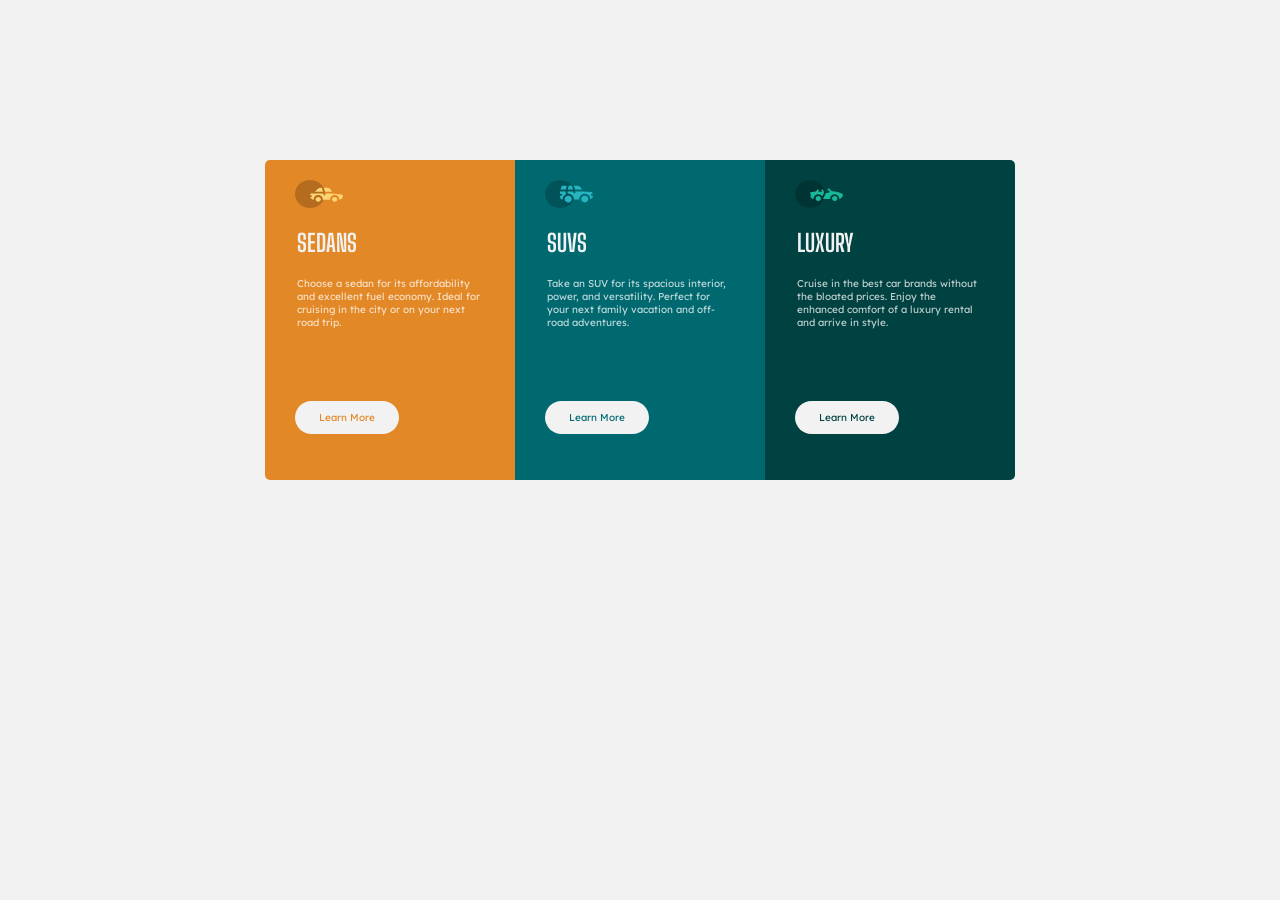
==== index.html @ 1447eba2 "CSS Flexbox Layout" ====
<!DOCTYPE html>
<html lang="en">
<head>
    <meta charset="UTF-8">
    <meta http-equiv="X-UA-Compatible" content="IE=edge">
    <meta name="viewport" content="width=device-width, initial-scale=1.0">
    <title>Zuri Flexbox Layout</title>
    <link rel="stylesheet" href="style.css">
    <link href="https://fonts.googleapis.com/css2?family=Big+Shoulders+Display:wght@700&family=Lexend+Deca&display=swap" rel="stylesheet">
</head>
<body>
    <section class="hero">
        <div class="container">
            <div class="main-content">
                <div class="first-card">
                    <div class="logo-sedans">
                        <img src="images/icon-sedans.svg" alt="sedans">
                    </div>

                    <div class="text-sedans">
                        <h2>SEDANS</h2>
                        <p>Choose a sedan for its affordability and excellent fuel economy. Ideal for cruising in the city or on your next road trip. </p>
                    </div>

                    <div class="btn-sedans">
                        <a href ='#sedans' class="btn-firstcard">
                            Learn More
                        </a>
                    </div>
                </div>

                <div class="second-card">
                    <div class="logo-suvs">
                        <img src="images/icon-suvs.svg" alt="suvs">
                    </div>

                    <div class="text-suvs">
                        <h2>SUVS</h2>
                        <p> Take an SUV for its spacious interior, power, and versatility. Perfect for your next family vacation and off-road adventures. </p>
                    </div>

                    <div class="btn-suvs">
                        <a href ='#suvs' class="btn-secondcard">
                            Learn More
                        </a>
                    </div>
                </div>

                <div class="third-card">
                    <div class="logo-luxury">
                        <img src="images/icon-luxury.svg" alt="luxury">
                    </div>

                    <div class="text-luxury">
                        <h2>LUXURY</h2>
                        <p> Cruise in the best car brands without the bloated prices. Enjoy the enhanced comfort of a luxury rental and arrive in style. </p>
                    </div>

                    <div class="btn-luxury">
                        <a href ='#luxury' class="btn-thirdcard">
                            Learn More
                        </a>
                    </div>
                </div>
            </div>
        </div>
    </section>
</body>
</html>
---- style.css ----
body {
    background-color: hsl(0, 0%, 95%);
    margin: 0;
    padding: 0;
    box-sizing: border-box;
}

.first-card{
    width: 250px;
    height: 320px;
    background-color: hsl(31, 77%, 52%);
    border-radius: 5px 0 0 5px;
}

.second-card{
    width: 250px;
    height: 320px;
    background-color: hsl(184, 100%, 22%);
}

.third-card{
    width: 250px;
    height: 320px;
    background-color: hsl(179, 100%, 13%);
    border-radius: 0 5px 5px 0;
}

.main-content {
    display: flex;
    margin: 10rem auto;
    align-items: center;
    justify-content: center;
}

.logo-sedans {
    display: flex;
    padding: 1.25em 0 0 1.85em;
    align-items: center;
}

img {
    width: 48px;
    height: 28px;
}

.text-sedans {
    padding: 0 2em 3em 2em;
}

h2 {
    font-family: 'Poppins' sans-serif;
    font-weight: 700;
    color: hsl(0, 0%, 95%);
    font-family: 'Big Shoulders Display', cursive;
}

p {
    font-family: 'Lexend Deca' sans-serif;
    font-weight: 400;
    font-size: 10px;
    color: hsla(0, 0%, 100%, 0.75);
    font-family: 'Lexend Deca', sans-serif;
}

.btn-sedans {
padding: 1.25em 1.85em;
}

.btn-firstcard {
    border-radius: hsl(0, 0%, 95%);
    border-radius: 100px;
    background-color: hsl(0, 0%, 95%);
    border-color: hsl(0, 0%, 95%);
    font-family: 'Lexend Deca', sans-serif;
    font-size: 10px;
    color: hsl(31, 77%, 52%);
    text-decoration: none;
    padding: 10px 24px;
}

.btn-firstcard:hover {
    color: white;
    background-color: transparent;
    border: 1px solid white;
}

.logo-suvs {
    display: flex;
    padding: 1.25em 0 0 1.85em;
    align-items: center;
}

.text-suvs {
    padding: 0 2em 3em 2em;
}

.btn-suvs {
    padding: 1.25em 1.85em;
}

.btn-secondcard {
    border-radius: hsl(0, 0%, 95%);
    border-radius: 100px;
    background-color: hsl(0, 0%, 95%);
    border-color: hsl(0, 0%, 95%);
    font-family: 'Lexend Deca', sans-serif;
    font-size: 10px;
    color: hsl(184, 100%, 22%);
    text-decoration: none;
    padding: 10px 24px;
}

.btn-secondcard:hover {
    color: white;
    background-color: transparent;
    border: 1px solid white;
}

.logo-luxury {
    display: flex;
    padding: 1.25em 0 0 1.85em;
    align-items: center;
}

.text-luxury {
    padding: 0 2em 3em 2em;
}

.btn-luxury {
    padding: 1.25em 1.85em;
}

.btn-thirdcard {
    border-radius: hsl(0, 0%, 95%);
    border-radius: 100px;
    background-color: hsl(0, 0%, 95%);
    border-color: hsl(0, 0%, 95%);
    font-family: 'Lexend Deca', sans-serif;
    font-size: 10px;
    color: hsl(179, 100%, 13%);
    text-decoration: none;
    padding: 10px 24px;
}

.btn-thirdcard:hover {
    color: white;
    background-color: transparent;
    border: 1px solid white;
}
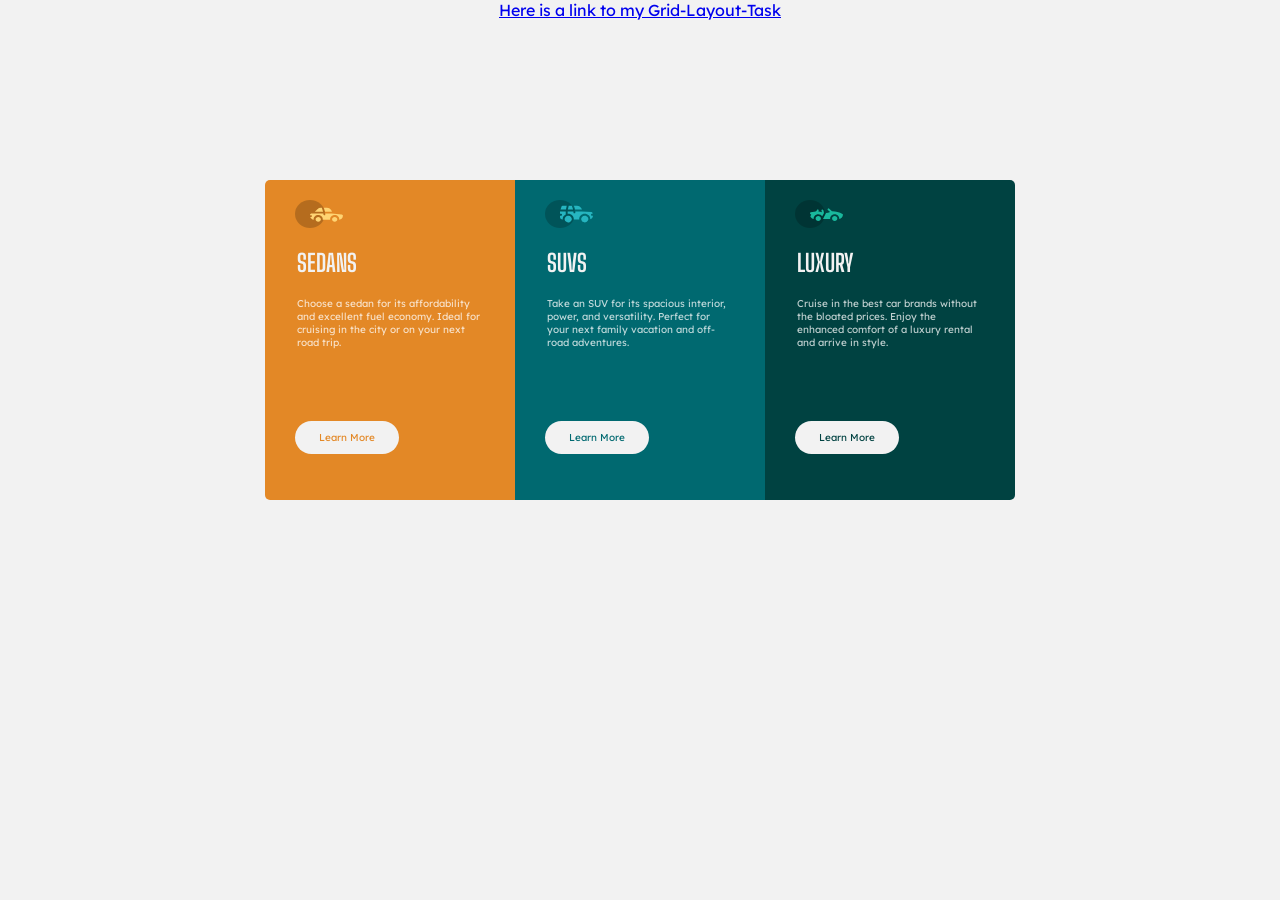
==== commit e997babf: "added my grid layout page" ====
--- a/index.html
+++ b/index.html
@@ -12,6 +12,10 @@
     <section class="hero">
         <div class="container">
             <div class="main-content">
+                <a href="https://perpy-del.github.io/Zuri-Grid-Layout/grid.html" target="_blank" class="grid">
+                    Here is a link to my Grid-Layout-Task
+                </a>
+                <div class="grid-layout">
                 <div class="first-card">
                     <div class="logo-sedans">
                         <img src="images/icon-sedans.svg" alt="sedans">
@@ -62,6 +66,7 @@
                         </a>
                     </div>
                 </div>
+                </div>
             </div>
         </div>
     </section>
--- a/style.css
+++ b/style.css
@@ -3,6 +3,11 @@
     margin: 0;
     padding: 0;
     box-sizing: border-box;
+}
+
+.grid {
+    font-family: 'Lexend Deca', sans-serif;
+    margin-top: auto;
 }
 
 .first-card{
@@ -27,11 +32,20 @@
 
 .main-content {
     display: flex;
+    /* margin: 10rem auto; */
+    margin-top: auto;
+    align-items: center;
+    justify-content: center;
+    flex-direction: column;
+}
+
+.grid-layout {
+    display: flex;
     margin: 10rem auto;
     align-items: center;
     justify-content: center;
+    flex-direction: row;
 }
-
 .logo-sedans {
     display: flex;
     padding: 1.25em 0 0 1.85em;
